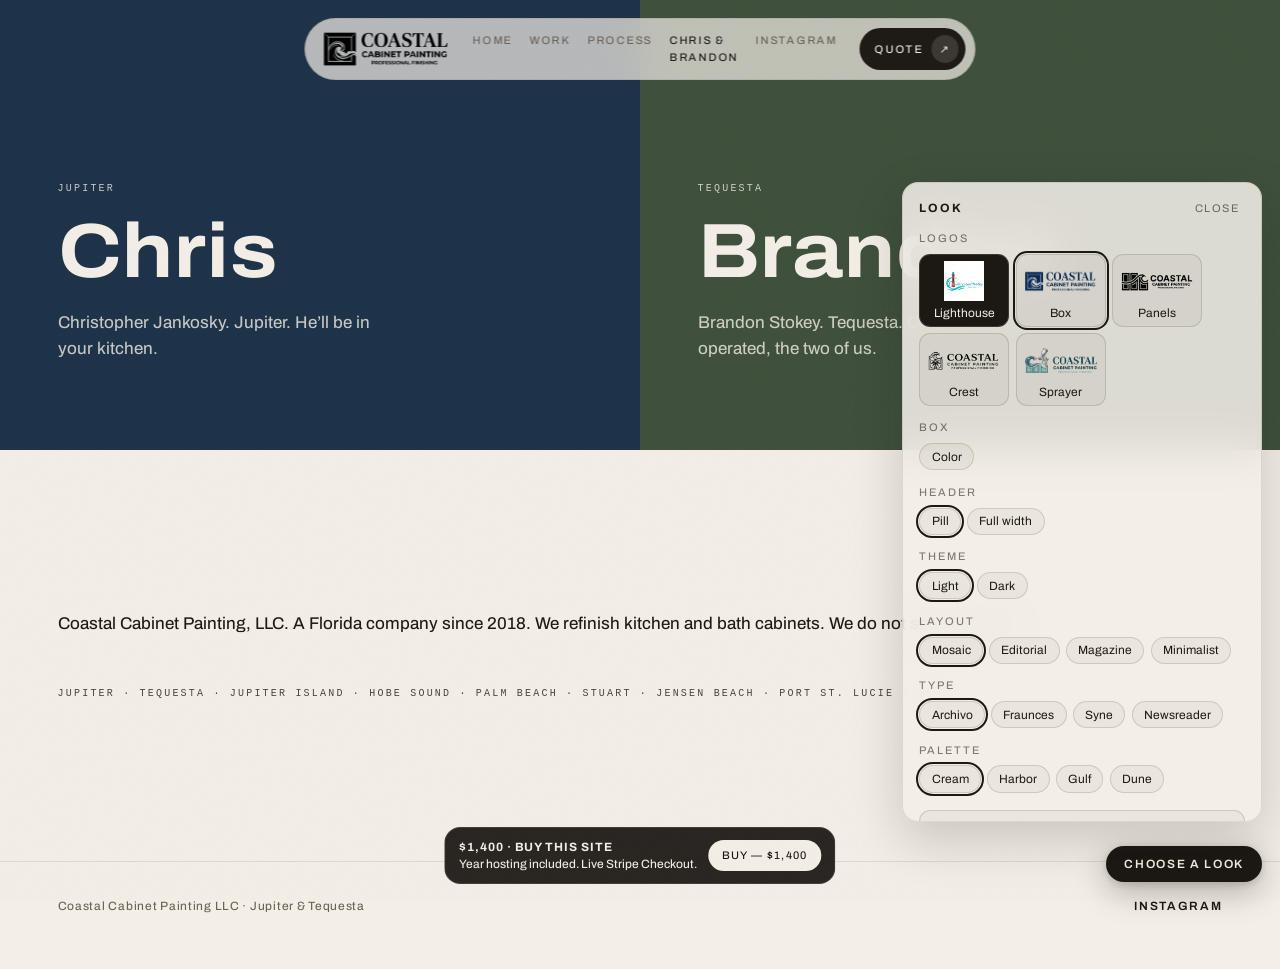
==== about.html @ bf01fac5 "Wire live Stripe Payment Links on Buy CTAs Package A/B (or Coastal $1400) open buy.stripe.com; add t" ====
<!doctype html>
<html lang="en">
<head>
  <meta charset="utf-8">
  <meta name="viewport" content="width=device-width, initial-scale=1">
  <title>Chris &amp; Brandon — Coastal Cabinet Painting</title>
  <link rel="icon" href="assets/icon.png">
  <link rel="stylesheet" href="styles.css">
</head>
<body>
  <nav class="nav">
    <a class="mark" href="index.html"><img src="assets/mark.svg" alt="">Coastal Cabinet Painting</a>
    <div class="nav-links">
      <a href="index.html">Home</a>
      <a href="work.html">Work</a>
      <a href="process.html">Process</a>
      <a href="about.html" aria-current="page">Chris &amp; Brandon</a>
      <a href="https://www.instagram.com/coastalcabinetpainting/" target="_blank" rel="noopener">Instagram</a>
    </div>
    <a class="nav-cta" href="contact.html">Quote <span>↗</span></a>
  </nav>

  <div class="names">
    <article>
      <div class="eyebrow">Jupiter</div>
      <h2>Chris</h2>
      <p>Christopher Jankosky. Jupiter. He’ll be in your kitchen.</p>
    </article>
    <article>
      <div class="eyebrow">Tequesta</div>
      <h2>Brandon</h2>
      <p>Brandon Stokey. Tequesta. Owner-operated, the two of us.</p>
    </article>
  </div>

  <section class="band">
    <p>Coastal Cabinet Painting, LLC. A Florida company since 2018. We refinish kitchen and bath cabinets. We do not sell a remodel.</p>
    <p class="eyebrow" style="margin-top:2rem">Jupiter · Tequesta · Jupiter Island · Hobe Sound · Palm Beach · Stuart · Jensen Beach · Port St. Lucie · Boca</p>
  </section>

      <footer class="site">
    <span>Coastal Cabinet Painting LLC · Jupiter &amp; Tequesta</span>
    <span><a href="https://www.instagram.com/coastalcabinetpainting/" target="_blank" rel="noopener">Instagram</a></span>
  </footer>
  <script src="picker.js?v=stripe-buy"></script>

  <aside class="offer" id="buy">
    <p><strong>$1,400 · Buy this site</strong><br>Year hosting included. Live Stripe Checkout.</p>
    <a class="offer-btn" href="https://buy.stripe.com/7sY14n9KA6Kve4UeB26sw07" target="_blank" rel="noopener">Buy — $1,400</a>
  </aside>
</body>
</html>
---- styles.css ----
@import url("https://fonts.googleapis.com/css2?family=Archivo:wdth,wght@100..125,400..800&family=Fraunces:opsz,wght@9..144,400..700&family=Newsreader:opsz,wght@6..72,400..800&family=Syne:wght@400..800&display=swap");

:root {
  --bg: #f3eee6;
  --fg: #1c1814;
  --muted: #6a635a;
  --line: rgba(28, 24, 20, 0.1);
  --accent: #3d4f3a;
  --ondark: #f3eee6;
  --dark: #161310;
  --navy: #1c3147;
  --font: Archivo, sans-serif;
  --ease: cubic-bezier(0.32, 0.72, 0, 1);
  --shell-px: clamp(1.4rem, 4.5vw, 4.5rem);
  --section-y: clamp(5.5rem, 12vw, 9rem);
}
* { box-sizing: border-box; }
html, body { margin: 0; padding: 0; }
html { background: var(--bg); }
body {
  background: var(--bg);
  color: var(--fg);
  font-family: var(--font);
  font-size: 17px;
  line-height: 1.5;
  font-weight: 450;
}
body::after {
  content: "";
  position: fixed; inset: 0;
  pointer-events: none;
  z-index: 40;
  opacity: 0.035;
  background-image: url("data:image/svg+xml,%3Csvg xmlns='http://www.w3.org/2000/svg' width='160' height='160'%3E%3Cfilter id='n'%3E%3CfeTurbulence type='fractalNoise' baseFrequency='.8' numOctaves='4' stitchTiles='stitch'/%3E%3C/filter%3E%3Crect width='100%25' height='100%25' filter='url(%23n)'/%3E%3C/svg%3E");
}
a { color: inherit; }
img { max-width: 100%; display: block; }
.shell {
  width: 100%;
  padding-inline: var(--shell-px);
}
.bleed {
  width: 100vw;
  margin-inline: calc(50% - 50vw);
}

/* island nav */
.nav {
  position: fixed;
  top: 1.15rem;
  left: 50%;
  transform: translateX(-50%);
  z-index: 30;
  display: flex;
  align-items: center;
  gap: 1.4rem;
  padding: 0.55rem 0.55rem 0.55rem 1.15rem;
  border-radius: 999px;
  background: rgba(243, 238, 230, 0.72);
  border: 1px solid rgba(28, 24, 20, 0.08);
  backdrop-filter: blur(16px);
  -webkit-backdrop-filter: blur(16px);
}
.mark {
  display: inline-flex;
  align-items: center;
  gap: 0.55rem;
  font-family: var(--font);
  font-stretch: 112%;
  font-weight: 700;
  font-size: 11px;
  letter-spacing: 0.08em;
  text-transform: uppercase;
  text-decoration: none;
  white-space: normal;
  line-height: 1.15;
  max-width: 11.5rem;
  color: var(--fg);
}
.mark img { width: auto; height: 22px; max-height: 22px; max-width: 44px; object-fit: contain; }

.mark.mark-wordmark { font-size: 0; gap: 0; max-width: 16rem; }
.mark.mark-wordmark img { height: 40px; width: auto; max-width: 16rem; max-height: none; object-fit: contain; }

html[data-nav="bar"] .nav {
  left: 0;
  right: 0;
  top: 0;
  transform: none;
  width: 100%;
  border-radius: 0;
  justify-content: space-between;
  padding-inline: var(--shell-px);
}

.nav-links { display: flex; gap: 1.05rem; }
.nav-links a {
  font-size: 11px;
  letter-spacing: 0.16em;
  text-transform: uppercase;
  text-decoration: none;
  color: var(--muted);
  transition: color 0.5s var(--ease);
}
.nav-links a[aria-current="page"], .nav-links a:hover { color: var(--fg); }
.nav-cta {
  display: inline-flex;
  align-items: center;
  gap: 0.55rem;
  padding: 0.45rem 0.45rem 0.45rem 0.95rem;
  border-radius: 999px;
  background: var(--fg);
  color: var(--ondark);
  text-decoration: none;
  font-family: var(--font);
  font-size: 11px;
  letter-spacing: 0.14em;
  text-transform: uppercase;
  transition: transform 0.45s var(--ease);
}
.nav-cta span {
  width: 1.7rem; height: 1.7rem; border-radius: 50%;
  background: rgba(243, 238, 230, 0.14);
  display: grid; place-items: center;
  transition: transform 0.5s var(--ease);
}
.nav-cta:hover { transform: scale(0.98); }
.nav-cta:hover span { transform: translate(2px, -1px) scale(1.05); }

.hero {
  position: relative;
  min-height: 100dvh;
  display: grid;
  align-items: end;
}
.hero img {
  position: absolute; inset: 0;
  width: 100%; height: 100%;
  object-fit: cover;
  z-index: 0;
}
.hero::before {
  content: "";
  position: absolute; inset: 0;
  z-index: 1;
  pointer-events: none;
  background: linear-gradient(
    90deg,
    rgba(22, 19, 16, 0.58) 0%,
    rgba(22, 19, 16, 0.34) 26%,
    rgba(22, 19, 16, 0.1) 48%,
    transparent 64%
  );
}
.hero::after {
  content: "";
  position: absolute; inset: 0;
  z-index: 1;
  pointer-events: none;
  background: linear-gradient(to top, rgba(22, 19, 16, 0.72) 0%, rgba(22, 19, 16, 0.08) 48%, transparent 70%);
}
.hero-copy {
  position: absolute;
  left: 0; right: 0; bottom: 0;
  z-index: 2;
  color: var(--ondark);
  padding: 0 var(--shell-px) 3.4rem;
  max-width: none;
}
.hero-copy h1 { max-width: 11ch; }
.hero-copy .lede { max-width: 36ch; }
.hero-copy h1,
.hero-copy .lede,
.hero-copy .eyebrow {
  text-shadow: 0 2px 28px rgba(22, 19, 16, 0.55), 0 1px 8px rgba(22, 19, 16, 0.4);
}
.eyebrow {
  display: inline-block;
  font-family: ui-monospace, "SF Mono", Menlo, monospace;
  font-size: 10px;
  letter-spacing: 0.22em;
  text-transform: uppercase;
  margin-bottom: 1rem;
  opacity: 0.8;
}
h1 {
  font-family: var(--font);
  font-stretch: 115%;
  font-weight: 700;
  font-size: clamp(3.2rem, 8.4vw, 7.4rem);
  letter-spacing: 0.01em;
  line-height: 0.92;
  margin: 0 0 1.1rem;
}
.lede { margin: 0 0 1.8rem; font-size: 1.15rem; max-width: 34ch; opacity: 0.88; }
.cta {
  display: inline-flex;
  align-items: center;
  gap: 0.65rem;
  padding: 0.7rem 0.55rem 0.7rem 1.2rem;
  border-radius: 999px;
  background: var(--ondark);
  color: var(--fg);
  text-decoration: none;
  font-family: var(--font);
  font-size: 12px;
  letter-spacing: 0.14em;
  text-transform: uppercase;
  font-weight: 600;
  transition: transform 0.45s var(--ease);
}
.cta i {
  width: 2rem; height: 2rem; border-radius: 50%;
  background: rgba(28, 24, 20, 0.08);
  display: grid; place-items: center;
  font-style: normal;
  transition: transform 0.5s var(--ease);
}
.cta:hover { transform: scale(0.98); }
.cta:hover i { transform: translate(2px, -1px); }

.band {
  padding-block: var(--section-y);
  padding-inline: var(--shell-px);
}
.band.dark {
  background: var(--dark);
  color: var(--ondark);
  position: relative;
  overflow: hidden;
}
.band.dark::before {
  content: "";
  position: absolute;
  inset: 0;
  background: url("assets/door-texture.jpg") center/cover no-repeat;
  opacity: 0.28;
  transform: scale(1.04);
}
.band.dark > * { position: relative; z-index: 1; }
.pull {
  font-stretch: 112%;
  font-weight: 600;
  font-size: clamp(1.8rem, 4.2vw, 3.4rem);
  line-height: 1.12;
  max-width: 18ch;
  margin: 0;
}
.pull cite {
  display: block;
  margin-top: 1.4rem;
  font-style: normal;
  font-family: ui-monospace, Menlo, monospace;
  font-size: 11px;
  letter-spacing: 0.18em;
  text-transform: uppercase;
  opacity: 0.55;
  font-weight: 400;
}

.gallery {
  display: grid;
  grid-template-columns: 1.4fr 1fr;
  gap: 0;
}
.gallery a, .gallery figure { margin: 0; position: relative; overflow: hidden; }
.gallery img {
  width: 100%;
  height: 72vh;
  min-height: 420px;
  object-fit: cover;
  object-position: center 70%;
  transform: scale(1.02);
  transition: transform 0.9s var(--ease);
}
.hero img { object-position: center 46%; }
.gallery a:hover img { transform: scale(1.06); }
.gallery figcaption, .gallery .cap {
  position: absolute;
  left: 1.2rem; bottom: 1.2rem;
  color: #f3eee6;
  font-family: ui-monospace, Menlo, monospace;
  font-size: 10px;
  letter-spacing: 0.18em;
  text-transform: uppercase;
  text-shadow: 0 1px 8px rgba(0,0,0,.4);
}

.bezel {
  background: rgba(28, 24, 20, 0.04);
  border: 1px solid var(--line);
  padding: 6px;
  border-radius: 1.6rem;
}
.bezel > * {
  border-radius: calc(1.6rem - 6px);
  overflow: hidden;
}

.split {
  display: grid;
  grid-template-columns: 0.9fr 1.1fr;
  gap: 4rem;
  align-items: center;
  padding-block: var(--section-y);
  padding-inline: var(--shell-px);
}
.split img { width: 100%; height: 70vh; object-fit: cover; }
.split p { max-width: 42ch; color: var(--muted); }
h2 {
  font-family: var(--font);
  font-stretch: 112%;
  font-weight: 700;
  font-size: clamp(2rem, 4vw, 3.2rem);
  letter-spacing: 0.01em;
  line-height: 1.05;
  margin: 0 0 1rem;
}

.steps {
  display: grid;
  grid-template-columns: 1fr 1fr;
  gap: 0;
  border-top: 1px solid var(--line);
}
.step {
  padding: 2.4rem var(--shell-px);
  border-bottom: 1px solid var(--line);
}
.step:nth-child(odd) { border-right: 1px solid var(--line); }
.step em {
  font-style: normal;
  font-family: ui-monospace, Menlo, monospace;
  font-size: 11px;
  letter-spacing: 0.2em;
  text-transform: uppercase;
  color: var(--accent);
}
.step h3 {
  font-stretch: 112%;
  font-size: clamp(1.6rem, 3vw, 2.4rem);
  margin: 0.6rem 0 0.7rem;
  font-weight: 700;
}
.step p { margin: 0; color: var(--muted); max-width: 36ch; }

.names {
  display: grid;
  grid-template-columns: 1fr 1fr;
  min-height: 50vh;
}
.names article {
  padding: 4.5rem var(--shell-px);
  display: flex;
  flex-direction: column;
  justify-content: flex-end;
}
.names article:first-child { background: var(--navy); color: var(--ondark); }
.names article:last-child { background: var(--accent); color: var(--ondark); }
.names h2 { font-size: clamp(2.4rem, 6vw, 5rem); margin: 0; }
.names p { opacity: 0.8; max-width: 32ch; }

.phone {
  font-stretch: 112%;
  font-weight: 700;
  font-size: clamp(2.2rem, 6vw, 4.6rem);
  letter-spacing: -0.02em;
  text-decoration: none;
  display: block;
  line-height: 1.05;
  margin: 0.4rem 0;
}
.page-hero {
  padding: calc(7rem + 2vw) var(--shell-px) 3rem;
}
.page-hero h1 { max-width: 12ch; }

footer.site {
  padding: 2.2rem var(--shell-px) 3.4rem;
  display: flex;
  justify-content: space-between;
  gap: 1rem;
  flex-wrap: wrap;
  font-size: 12px;
  letter-spacing: 0.06em;
  color: var(--muted);
  border-top: 1px solid var(--line);
}
footer.site a {
  color: var(--fg);
  text-decoration: none;
  letter-spacing: 0.14em;
  text-transform: uppercase;
  font-weight: 600;
}
footer.site a:hover { opacity: 0.6; }

.reveal {
  opacity: 0;
  transform: translateY(28px);
  animation: up 0.9s var(--ease) forwards;
}
@keyframes up { to { opacity: 1; transform: none; } }

@media (max-width: 768px) {
  .nav { width: calc(100% - 1.6rem); flex-wrap: wrap; justify-content: space-between; }
  .nav-links { flex-wrap: wrap; gap: 0.7rem; }
  .gallery, .split, .steps, .names { grid-template-columns: 1fr; }
  .gallery img, .split img { height: 52vh; min-height: 280px; }
  .step:nth-child(odd) { border-right: 0; }
  .hero-copy { padding-bottom: 3rem; }
}

/* look: tokens, layouts, picker */
:root {
  --font: Archivo, sans-serif;
  --p-bg: #f3eee6;
  --p-fg: #1c1814;
  --p-muted: #6a635a;
  --p-line: rgba(28, 24, 20, 0.1);
  --p-accent: #3d4f3a;
  --p-ondark: #f3eee6;
  --p-dark: #161310;
  --p-navy: #1c3147;
}
html[data-palette="cream"], html:not([data-palette]) {
  --p-bg: #f3eee6;
  --p-fg: #1c1814;
  --p-muted: #6a635a;
  --p-line: rgba(28, 24, 20, 0.1);
  --p-accent: #3d4f3a;
  --p-ondark: #f3eee6;
  --p-dark: #161310;
  --p-navy: #1c3147;
}
html[data-palette="harbor"] {
  --p-bg: #e8e4d9;
  --p-fg: #14202b;
  --p-muted: #5b6670;
  --p-line: rgba(20, 32, 43, 0.12);
  --p-accent: #1c3147;
  --p-ondark: #e8e4d9;
  --p-dark: #0f1a24;
  --p-navy: #1c3147;
}
html[data-palette="gulf"] {
  --p-bg: #f4efe6;
  --p-fg: #2a241c;
  --p-muted: #6e675c;
  --p-line: rgba(42, 36, 28, 0.12);
  --p-accent: #5c6b4a;
  --p-ondark: #f4efe6;
  --p-dark: #1e1a14;
  --p-navy: #3d4f3a;
}
html[data-palette="dune"] {
  --p-bg: #eceae6;
  --p-fg: #1a1a1a;
  --p-muted: #6a6a6a;
  --p-line: rgba(26, 26, 26, 0.12);
  --p-accent: #5a6e78;
  --p-ondark: #eceae6;
  --p-dark: #121212;
  --p-navy: #2c3a42;
}
html[data-palette] {
  --bg: var(--p-bg);
  --fg: var(--p-fg);
  --muted: var(--p-muted);
  --line: var(--p-line);
  --accent: var(--p-accent);
  --ondark: var(--p-ondark);
  --dark: var(--p-dark);
  --navy: var(--p-navy);
}
html[data-theme="dark"] {
  --bg: var(--p-dark);
  --fg: var(--p-ondark);
  --muted: color-mix(in srgb, var(--p-ondark) 62%, var(--p-dark));
  --line: color-mix(in srgb, var(--p-ondark) 16%, transparent);
  --ondark: var(--p-ondark);
  --dark: var(--p-dark);
  --accent: var(--p-accent);
  --navy: var(--p-navy);
}
html[data-font="archivo"], html:not([data-font]) { --font: Archivo, "Helvetica Neue", sans-serif; }
html[data-font="fraunces"] { --font: Fraunces, "Iowan Old Style", Georgia, serif; }
html[data-font="syne"] { --font: Syne, "Avenir Next", sans-serif; }
html[data-font="newsreader"] { --font: Newsreader, "Iowan Old Style", Georgia, serif; }

html[data-theme="dark"] .nav {
  background: color-mix(in srgb, var(--p-dark) 72%, transparent);
  border-color: var(--line);
}
html[data-palette]:not([data-palette="cream"]) .nav {
  background: color-mix(in srgb, var(--bg) 72%, transparent);
  border-color: var(--line);
}
html[data-theme="dark"] .nav-cta {
  background: var(--fg);
  color: var(--bg);
}
html[data-theme="dark"] .nav-cta span {
  background: color-mix(in srgb, var(--bg) 16%, transparent);
}
html[data-theme="dark"] .cta {
  color: var(--p-dark);
}
html[data-theme="dark"] .cta i {
  background: color-mix(in srgb, var(--p-dark) 10%, transparent);
}

/* editorial */
html[data-layout="editorial"] {
  --section-y: clamp(7rem, 16vw, 11rem);
  --shell-px: clamp(1.8rem, 7vw, 6.5rem);
}
html[data-layout="editorial"] body { font-size: 18px; line-height: 1.6; }
html[data-layout="editorial"] .hero-copy {
  max-width: 28rem;
  right: auto;
  padding-bottom: 4.2rem;
}
html[data-layout="editorial"][data-nav="bar"] .hero-copy {
  top: 4.75rem;
  bottom: 0;
  max-height: none;
  padding-top: 0.9rem;
  display: flex;
  flex-direction: column;
}
html[data-layout="editorial"][data-nav="bar"] .hero-copy .cta {
  margin-top: auto;
}
html[data-layout="editorial"] .hero-copy h1,
html[data-layout="editorial"] .hero-copy .lede { max-width: none; }
html[data-layout="editorial"] .gallery {
  grid-template-columns: 1fr 1fr;
  gap: 1.25rem;
  padding: 0 var(--shell-px);
  width: auto;
  margin-inline: 0;
}
html[data-layout="editorial"] .gallery img {
  height: 56vh;
  min-height: 320px;
}
html[data-layout="editorial"] .split {
  gap: 5.5rem;
}
html[data-layout="editorial"] .split p,
html[data-layout="editorial"] .step p { max-width: 38ch; }
html[data-layout="editorial"] .page-hero { padding-top: calc(8.5rem + 2vw); }
html[data-layout="editorial"] .steps { gap: 0; }
html[data-layout="editorial"] .step { padding-block: 3.2rem; }

/* magazine */
html[data-layout="magazine"] body { font-size: 16px; }
html[data-layout="magazine"] h1 {
  font-size: clamp(3.8rem, 10vw, 9rem);
}
html[data-layout="magazine"] .hero-copy { padding-bottom: 2.4rem; }
html[data-layout="magazine"] .gallery {
  grid-template-columns: 1fr 1fr 1fr;
  gap: 4px;
}
html[data-layout="magazine"] .gallery img {
  height: 48vh;
  min-height: 280px;
}
html[data-layout="magazine"] .split {
  display: grid;
  grid-template-columns: 1fr;
  gap: 0;
  padding: 0;
  position: relative;
}
html[data-layout="magazine"] .split .bezel {
  background: none;
  border: 0;
  padding: 0;
  border-radius: 0;
}
html[data-layout="magazine"] .split .bezel > * { border-radius: 0; }
html[data-layout="magazine"] .split img {
  height: 88vh;
  width: 100%;
}
html[data-layout="magazine"] .split > div:last-child {
  position: absolute;
  left: 0; right: 0; bottom: 0;
  z-index: 2;
  padding: 3rem var(--shell-px);
  color: var(--ondark);
  background: linear-gradient(to top, rgba(22, 19, 16, 0.72), transparent);
  max-width: none;
}
html[data-layout="magazine"] .split > div:last-child p { color: var(--ondark); opacity: 0.88; }
html[data-layout="magazine"] .split > div:last-child .cta {
  background: var(--ondark);
  color: var(--p-fg);
}
html[data-layout="magazine"] .page-hero { padding-bottom: 1.4rem; }
html[data-layout="magazine"] .band { padding-block: clamp(3.5rem, 8vw, 6rem); }
html[data-layout="magazine"] .steps { grid-template-columns: 1fr 1fr 1fr 1fr; }
html[data-layout="magazine"] .step { padding: 1.6rem 1.4rem; }
html[data-layout="magazine"] .step:nth-child(odd) { border-right: 1px solid var(--line); }

/* minimalist */
html[data-layout="minimalist"] {
  --section-y: clamp(3.5rem, 8vw, 5.5rem);
}
html[data-layout="minimalist"] body { font-size: 16px; }
html[data-layout="minimalist"] h1 { font-size: clamp(2.4rem, 6vw, 4.6rem); letter-spacing: 0; }
html[data-layout="minimalist"] h2 { font-size: clamp(1.5rem, 3vw, 2.2rem); }
html[data-layout="minimalist"] .nav {
  background: var(--bg);
  border-color: var(--line);
  backdrop-filter: none;
  -webkit-backdrop-filter: none;
  box-shadow: none;
}
html[data-layout="minimalist"] .nav-cta { border-radius: 0.35rem; }
html[data-layout="minimalist"] .cta { border-radius: 0.35rem; }
html[data-layout="minimalist"] .bezel {
  border-radius: 0.4rem;
  padding: 4px;
}
html[data-layout="minimalist"] .bezel > * { border-radius: 0.28rem; }
html[data-layout="minimalist"] .gallery {
  display: flex;
  flex-direction: column;
  gap: 2.4rem;
  max-width: 720px;
  margin: 0 auto;
  padding: 0 1.4rem 3rem;
  width: auto;
}
html[data-layout="minimalist"] .gallery img {
  height: auto;
  min-height: 0;
  max-height: 72vh;
  transform: none;
}
html[data-layout="minimalist"] .gallery a:hover img { transform: none; }
html[data-layout="minimalist"] .gallery figcaption,
html[data-layout="minimalist"] .gallery .cap {
  position: static;
  display: block;
  margin-top: 0.7rem;
  color: var(--muted);
  text-shadow: none;
  left: auto; bottom: auto;
}
html[data-layout="minimalist"] .hero { min-height: 86dvh; }
html[data-layout="minimalist"] .page-hero { padding-top: calc(5.5rem + 2vw); }

@media (max-width: 768px) {
  html[data-layout="editorial"] .gallery,
  html[data-layout="magazine"] .gallery,
  html[data-layout="magazine"] .steps { grid-template-columns: 1fr; }
  html[data-layout="magazine"] .step:nth-child(odd) { border-right: 0; }
  html[data-layout="minimalist"][data-nav="bar"] .nav { width: 100%; }
}

/* header width: pill vs full. Wins over layout. */
html[data-nav="pill"] .nav {
  top: 1.15rem;
  left: 50%;
  right: auto;
  transform: translateX(-50%);
  width: auto;
  max-width: calc(100% - 1.6rem);
  border-radius: 999px;
  justify-content: flex-start;
  padding: 0.55rem 0.55rem 0.55rem 1.15rem;
}
html[data-nav="bar"] .nav {
  left: 0;
  right: 0;
  top: 0;
  transform: none;
  width: 100%;
  max-width: none;
  border-radius: 0;
  justify-content: space-between;
  padding-inline: var(--shell-px);
}

/* picker */
.look-picker {
  position: fixed;
  right: 1.1rem;
  bottom: 1.1rem;
  z-index: 60;
  font-family: Archivo, sans-serif;
  color: var(--p-fg);
}
.look-toggle {
  appearance: none;
  border: 0;
  background: var(--p-fg);
  color: var(--p-ondark);
  border-radius: 999px;
  padding: 0.7rem 1.15rem;
  font-family: Archivo, sans-serif;
  font-size: 12px;
  letter-spacing: 0.14em;
  text-transform: uppercase;
  font-weight: 600;
  cursor: pointer;
  box-shadow: 0 10px 32px rgba(22, 19, 16, 0.28), 0 2px 8px rgba(22, 19, 16, 0.16);
}
html[data-theme="dark"] .look-toggle {
  background: var(--p-ondark);
  color: var(--p-fg);
  box-shadow: 0 10px 32px rgba(0, 0, 0, 0.45), 0 2px 8px rgba(0, 0, 0, 0.28);
}
.look-panel {
  position: absolute;
  right: 0;
  bottom: 3.8rem;
  width: min(22.5rem, calc(100vw - 2rem));
  max-height: min(78vh, 40rem);
  overflow: auto;
  background: color-mix(in srgb, var(--p-bg) 88%, transparent);
  color: var(--p-fg);
  border: 1px solid color-mix(in srgb, var(--p-fg) 10%, transparent);
  border-radius: 1rem;
  padding: 1rem 1rem 1.1rem;
  backdrop-filter: blur(20px);
  -webkit-backdrop-filter: blur(20px);
  box-shadow: 0 18px 50px rgba(22, 19, 16, 0.18);
}
html[data-theme="dark"] .look-panel {
  background: color-mix(in srgb, var(--p-dark) 88%, transparent);
  color: var(--p-ondark);
  border-color: color-mix(in srgb, var(--p-ondark) 12%, transparent);
}
.look-head {
  display: flex;
  align-items: center;
  justify-content: space-between;
  margin-bottom: 0.85rem;
}
.look-title {
  font-size: 12px;
  font-weight: 700;
  letter-spacing: 0.16em;
  text-transform: uppercase;
}
.look-close {
  appearance: none;
  border: 0;
  background: transparent;
  color: inherit;
  font-family: Archivo, sans-serif;
  font-size: 11px;
  letter-spacing: 0.14em;
  text-transform: uppercase;
  cursor: pointer;
  opacity: 0.6;
}
.look-section { margin-bottom: 0.85rem; }
.look-label {
  font-size: 11px;
  letter-spacing: 0.18em;
  text-transform: uppercase;
  opacity: 0.55;
  margin-bottom: 0.45rem;
  font-family: Archivo, sans-serif;
}
.look-row {
  display: flex;
  flex-wrap: wrap;
  gap: 0.4rem;
}
.look-chip,
.look-logo,
.look-reset {
  appearance: none;
  font-family: Archivo, sans-serif;
  cursor: pointer;
  border: 1px solid color-mix(in srgb, currentColor 14%, transparent);
  background: color-mix(in srgb, currentColor 4%, transparent);
  color: inherit;
}
.look-chip {
  border-radius: 999px;
  padding: 0.35rem 0.7rem;
  font-size: 12px;
}
.look-logo {
  border-radius: 0.7rem;
  padding: 0.4rem 0.5rem 0.35rem;
  display: flex;
  flex-direction: column;
  align-items: center;
  gap: 0.3rem;
  min-width: 4.4rem;
  font-size: 12px;
}
.look-logo img {
  width: 72px;
  height: 40px;
  object-fit: contain;
}
.look-logo.is-on-dark,
.look-logo.look-logo-on-dark {
  background: #1c1814;
  color: #f3eee6;
}
.look-chip.is-disabled {
  opacity: 0.35;
  pointer-events: none;
}
.look-chip.is-active,
.look-logo.is-active {
  outline: 2px solid var(--p-fg);
  outline-offset: 1px;
}
html[data-theme="dark"] .look-chip.is-active,
html[data-theme="dark"] .look-logo.is-active {
  outline-color: var(--p-ondark);
}
.look-reset {
  width: 100%;
  margin-top: 0.25rem;
  border-radius: 0.7rem;
  padding: 0.55rem 0.7rem;
  font-size: 12px;
  letter-spacing: 0.08em;
  text-transform: uppercase;
}
.look-buy {
  display: flex;
  align-items: center;
  justify-content: center;
  width: 100%;
  margin-top: 0.55rem;
  padding: 0.7rem 1.15rem;
  border-radius: 999px;
  background: var(--p-fg);
  color: var(--p-ondark);
  text-decoration: none;
  font-family: Archivo, sans-serif;
  font-size: 12px;
  letter-spacing: 0.14em;
  text-transform: uppercase;
  font-weight: 600;
  box-shadow: 0 8px 24px rgba(22, 19, 16, 0.2);
}
html[data-theme="dark"] .look-buy {
  background: var(--p-ondark);
  color: var(--p-fg);
}
.look-buy-note {
  margin: 0.55rem 0 0;
  font-size: 11px;
  line-height: 1.4;
  letter-spacing: 0.02em;
  opacity: 0.55;
  text-align: center;
}
@media (max-width: 768px) {
  .look-picker {
    right: 0;
    left: 0;
    bottom: 0;
    display: flex;
    flex-direction: column;
    align-items: flex-end;
  }
  .look-toggle {
    margin: 0 1rem 1rem auto;
  }
  .look-picker.is-open .look-toggle { margin-bottom: 0.6rem; }
  .look-panel {
    position: relative;
    right: auto;
    bottom: auto;
    width: 100%;
    max-height: min(70vh, 36rem);
    border-radius: 1rem 1rem 0 0;
    order: -1;
  }
}


.offer {
  position: fixed; bottom: 1rem; left: 50%; transform: translateX(-50%);
  z-index: 28; display: flex; flex-wrap: wrap; gap: 0.7rem; align-items: center;
  max-width: min(92vw, 42rem); padding: 0.7rem 0.85rem;
  border-radius: 1rem; background: rgba(22,19,16,0.92); color: #f3eee6;
  border: 1px solid rgba(243,238,230,0.12);
}
.offer p { margin: 0; font-size: 12px; line-height: 1.35; max-width: 52ch; }
.offer strong { letter-spacing: 0.08em; text-transform: uppercase; }
.offer-btn {
  display: inline-flex; align-items: center; padding: 0.45rem 0.85rem;
  border-radius: 999px; background: #f3eee6; color: #161310;
  text-decoration: none; font-size: 11px; letter-spacing: 0.12em; text-transform: uppercase;
}
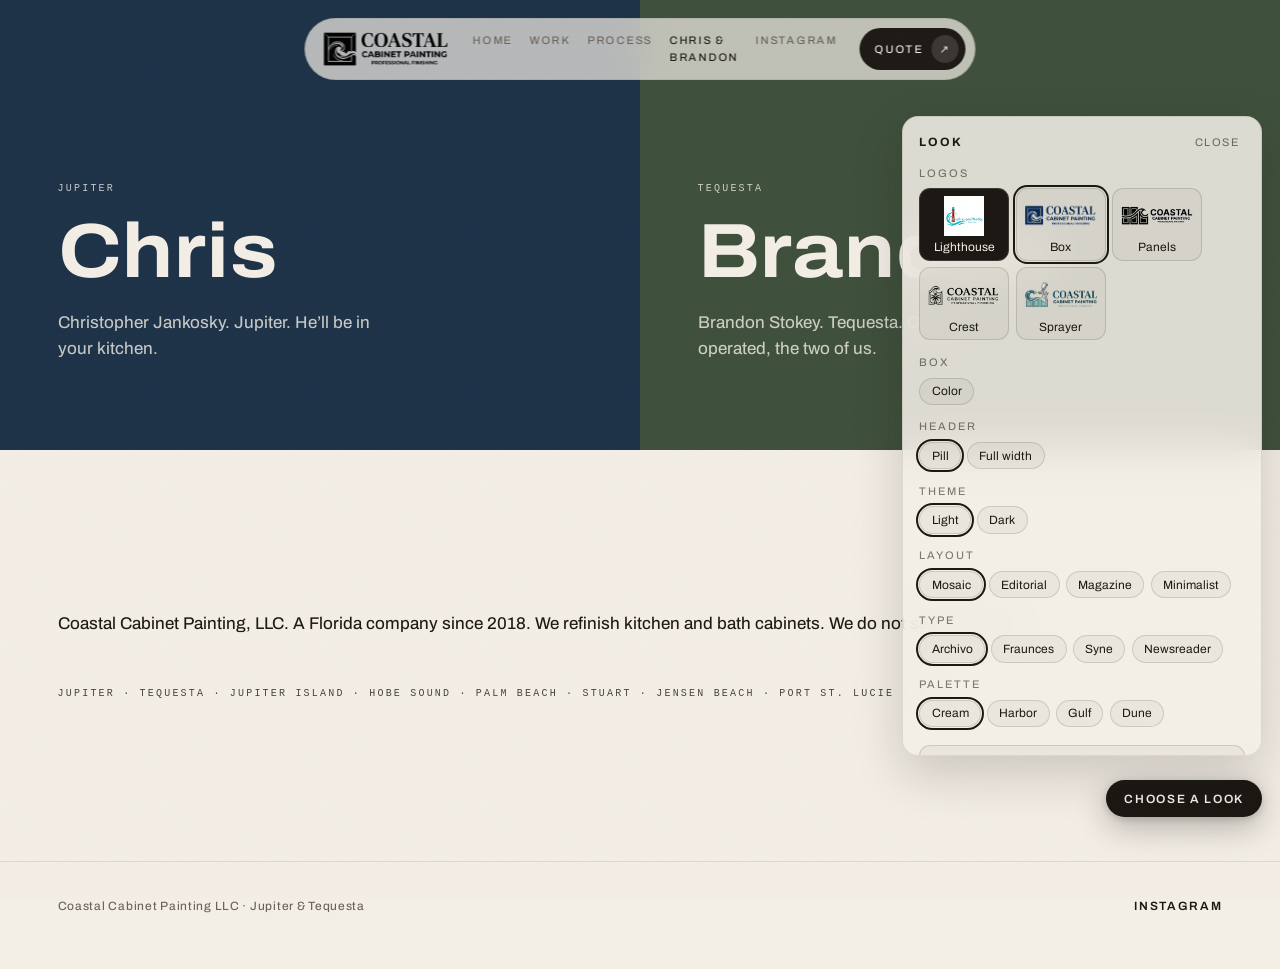
==== commit db1e2084: "Polish demo: sticky call, hide buy on picker, logo FOUC cleanup Mobile thumb tel sticky with Buy ban" ====
--- a/about.html
+++ b/about.html
@@ -9,7 +9,7 @@
 </head>
 <body>
   <nav class="nav">
-    <a class="mark" href="index.html"><img src="assets/mark.svg" alt="">Coastal Cabinet Painting</a>
+    <a class="mark mark-wordmark" href="index.html"><img src="assets/logo-opts/canva-box-dark.png" alt="">Coastal Cabinet Painting</a>
     <div class="nav-links">
       <a href="index.html">Home</a>
       <a href="work.html">Work</a>
@@ -48,5 +48,6 @@
     <p><strong>$1,400 · Buy this site</strong><br>Year hosting included. Live Stripe Checkout.</p>
     <a class="offer-btn" href="https://buy.stripe.com/7sY14n9KA6Kve4UeB26sw07" target="_blank" rel="noopener">Buy — $1,400</a>
   </aside>
+<a class="sticky-call" href="tel:+14076172886"><span class="sticky-call-label">Call Chris &amp; Brandon</span><span class="sticky-call-num">(407) 617-2886</span></a>
 </body>
 </html>
--- a/styles.css
+++ b/styles.css
@@ -901,3 +901,64 @@
   border-radius: 999px; background: #f3eee6; color: #161310;
   text-decoration: none; font-size: 11px; letter-spacing: 0.12em; text-transform: uppercase;
 }
+
+
+/* sticky thumb call — mobile; buy band shifts up */
+.sticky-call { display: none; }
+@media (max-width: 768px) {
+  .sticky-call {
+    display: flex;
+    position: fixed;
+    left: 0; right: 0;
+    bottom: 0;
+    z-index: 40;
+    align-items: center;
+    justify-content: center;
+    gap: 0.7rem;
+    min-height: 3.35rem;
+    padding: 0.75rem 1rem calc(0.75rem + env(safe-area-inset-bottom, 0px));
+    background: #161310;
+    color: #f3eee6;
+    text-decoration: none;
+    font-family: var(--font);
+    font-size: 13px;
+    font-weight: 700;
+    letter-spacing: 0.1em;
+    text-transform: uppercase;
+    border-top: 1px solid rgba(243,238,230,0.14);
+    box-shadow: 0 -8px 28px rgba(22, 19, 16, 0.28);
+  }
+  .sticky-call-num {
+    opacity: 0.88;
+    letter-spacing: 0.02em;
+    text-transform: none;
+    font-variant-numeric: tabular-nums;
+    font-weight: 600;
+  }
+  .offer {
+    bottom: calc(4.1rem + env(safe-area-inset-bottom, 0px));
+  }
+  body:has(.look-picker.is-open) .sticky-call { display: none !important; }
+  body:has(.look-picker.is-open) .offer { display: none; }
+  body { padding-bottom: calc(7.8rem + env(safe-area-inset-bottom, 0px)); }
+}
+
+/* hide buy when look-picker open (desktop + mobile) */
+body:has(.look-picker.is-open) .offer { display: none; }
+.look-picker { bottom: 5.2rem; z-index: 70; }
+@media (max-width: 768px) {
+  .look-picker { bottom: calc(4.1rem + env(safe-area-inset-bottom, 0px)); }
+  body:has(.look-picker.is-open) .look-picker { bottom: 0; }
+}
+
+/* buy chrome polish — Coastal $1400 */
+.offer {
+  gap: 0.85rem;
+  padding: 0.85rem 1rem;
+}
+.offer-btn {
+  padding: 0.6rem 1.1rem;
+  min-height: 2.5rem;
+  font-weight: 700;
+  letter-spacing: 0.12em;
+}
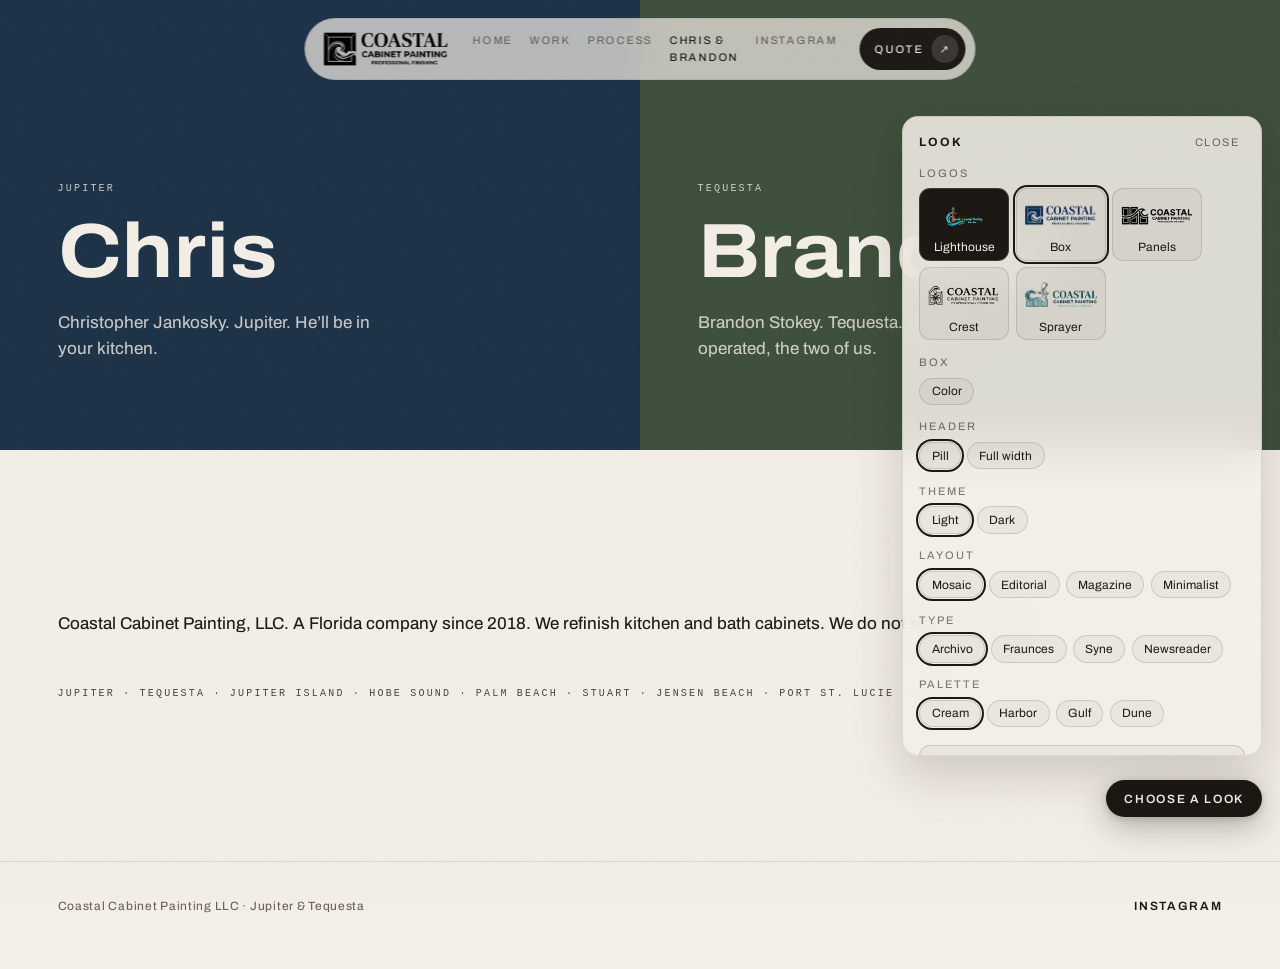
==== commit ae514048: "Polish leftovers: lighthouse alpha plate, align logo filenames to theme keys Knock white plate off f" ====
--- a/about.html
+++ b/about.html
@@ -9,7 +9,7 @@
 </head>
 <body>
   <nav class="nav">
-    <a class="mark mark-wordmark" href="index.html"><img src="assets/logo-opts/canva-box-dark.png" alt="">Coastal Cabinet Painting</a>
+    <a class="mark mark-wordmark" href="index.html"><img src="assets/logo-opts/canva-box-light.png" alt="">Coastal Cabinet Painting</a>
     <div class="nav-links">
       <a href="index.html">Home</a>
       <a href="work.html">Work</a>
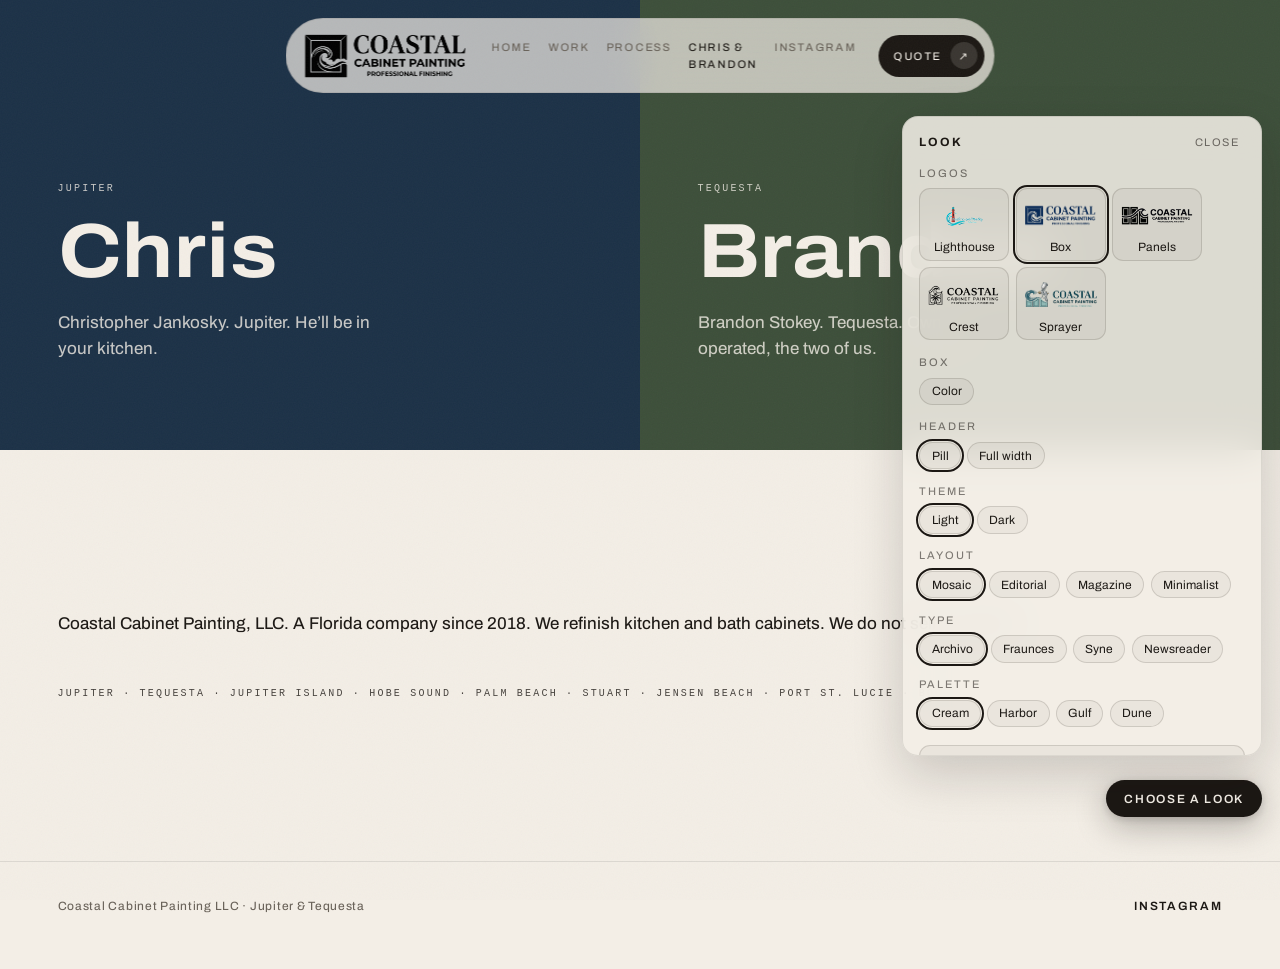
==== commit 6990471a: "Coastal ask: $750 + year hosting, then $20/mo Wire new Payment Link; retire $1,400 Buy copy on offer" ====
--- a/about.html
+++ b/about.html
@@ -45,8 +45,8 @@
   <script src="picker.js?v=stripe-buy"></script>
 
   <aside class="offer" id="buy">
-    <p><strong>$1,400 · Buy this site</strong><br>Year hosting included. Live Stripe Checkout.</p>
-    <a class="offer-btn" href="https://buy.stripe.com/7sY14n9KA6Kve4UeB26sw07" target="_blank" rel="noopener">Buy — $1,400</a>
+    <p><strong>$750 · Buy this site</strong><br>Year hosting included, then $20/mo. Live Stripe Checkout.</p>
+    <a class="offer-btn" href="https://buy.stripe.com/00weVd0a01qb7Gw1Og6sw08" target="_blank" rel="noopener">Buy — $750</a>
   </aside>
 <a class="sticky-call" href="tel:+14076172886"><span class="sticky-call-label">Call Chris &amp; Brandon</span><span class="sticky-call-num">(407) 617-2886</span></a>
 </body>
--- a/styles.css
+++ b/styles.css
@@ -54,7 +54,7 @@
   display: flex;
   align-items: center;
   gap: 1.4rem;
-  padding: 0.55rem 0.55rem 0.55rem 1.15rem;
+  padding: 0.65rem 0.55rem 0.65rem 1.15rem;
   border-radius: 999px;
   background: rgba(243, 238, 230, 0.72);
   border: 1px solid rgba(28, 24, 20, 0.08);
@@ -77,10 +77,31 @@
   max-width: 11.5rem;
   color: var(--fg);
 }
-.mark img { width: auto; height: 22px; max-height: 22px; max-width: 44px; object-fit: contain; }
+.mark img { width: auto; height: 28px; max-height: 28px; max-width: 56px; object-fit: contain; }
 
 .mark.mark-wordmark { font-size: 0; gap: 0; max-width: 16rem; }
-.mark.mark-wordmark img { height: 40px; width: auto; max-width: 16rem; max-height: none; object-fit: contain; }
+.mark.mark-wordmark img {
+  height: 52px; /* was 40px */
+  width: auto;
+  max-width: 16rem;
+  max-height: none;
+  object-fit: contain;
+}
+@media (max-width: 768px) {
+  .mark.mark-wordmark img { height: 44px; }
+}
+
+/* Lighthouse stacked brush lockup — taller than global wordmark */
+.mark.mark-wordmark.mark-logo-lighthouse {
+  max-width: 13rem;
+}
+.mark.mark-wordmark.mark-logo-lighthouse img {
+  height: 64px;
+  max-width: 13rem;
+}
+@media (max-width: 768px) {
+  .mark.mark-wordmark.mark-logo-lighthouse img { height: 56px; }
+}
 
 html[data-nav="bar"] .nav {
   left: 0;
@@ -673,7 +694,7 @@
   max-width: calc(100% - 1.6rem);
   border-radius: 999px;
   justify-content: flex-start;
-  padding: 0.55rem 0.55rem 0.55rem 1.15rem;
+  padding: 0.65rem 0.55rem 0.65rem 1.15rem;
 }
 html[data-nav="bar"] .nav {
   left: 0;
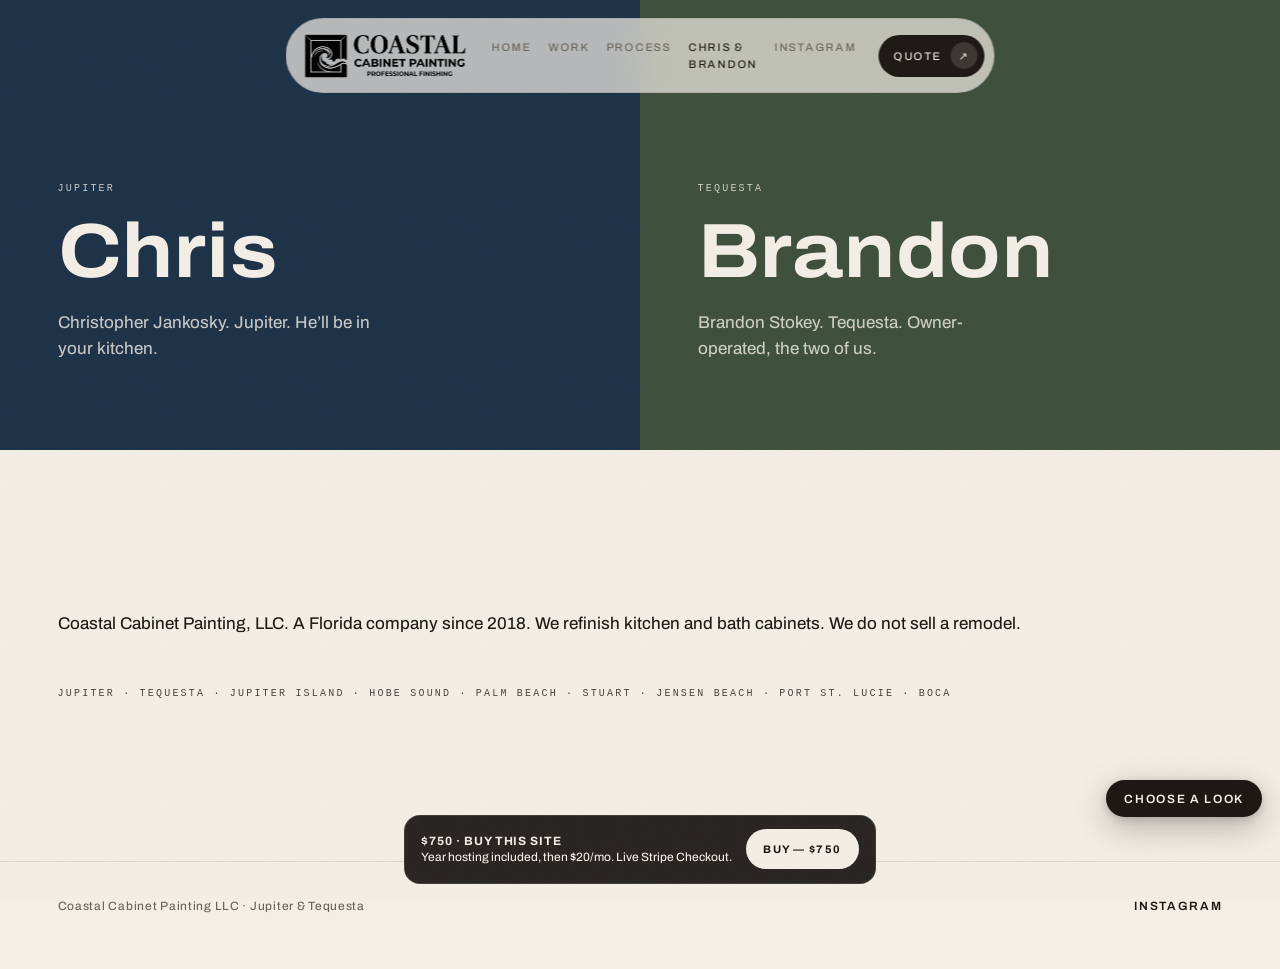
==== commit 944085c4: "fix(pitch): picker default closed + sticky mobile call/estimate" ====
--- a/about.html
+++ b/about.html
@@ -48,6 +48,6 @@
     <p><strong>$750 · Buy this site</strong><br>Year hosting included, then $20/mo. Live Stripe Checkout.</p>
     <a class="offer-btn" href="https://buy.stripe.com/00weVd0a01qb7Gw1Og6sw08" target="_blank" rel="noopener">Buy — $750</a>
   </aside>
-<a class="sticky-call" href="tel:+14076172886"><span class="sticky-call-label">Call Chris &amp; Brandon</span><span class="sticky-call-num">(407) 617-2886</span></a>
+<div class="sticky-bar quote-primary"><a class="sticky-estimate" href="contact.html"><span>Quote</span></a><a class="sticky-call-btn" href="tel:+14076172886"><span class="sticky-call-label">Call Chris &amp; Brandon</span><span class="sticky-call-num">(407) 617-2886</span></a></div>
 </body>
 </html>
--- a/styles.css
+++ b/styles.css
@@ -983,3 +983,71 @@
   font-weight: 700;
   letter-spacing: 0.12em;
 }
+
+
+/* sticky mobile dual CTA — call + estimate */
+.sticky-call { display: none; }
+.sticky-bar { display: none; }
+@media (max-width: 768px) {
+  .sticky-bar {
+    display: flex;
+    position: fixed;
+    left: 0; right: 0;
+    bottom: 0;
+    z-index: 40;
+    align-items: stretch;
+    min-height: 3.35rem;
+    padding-bottom: env(safe-area-inset-bottom, 0px);
+    background: #161310;
+    color: #f3eee6;
+    border-top: 1px solid rgba(243,238,230,0.14);
+    box-shadow: 0 -8px 28px rgba(22, 19, 16, 0.28);
+    font-family: var(--font);
+  }
+  .sticky-bar a {
+    flex: 1;
+    display: flex;
+    align-items: center;
+    justify-content: center;
+    gap: 0.55rem;
+    padding: 0.75rem 0.7rem;
+    text-decoration: none;
+    color: inherit;
+    font-size: 12px;
+    font-weight: 700;
+    letter-spacing: 0.1em;
+    text-transform: uppercase;
+  }
+  .sticky-bar .sticky-estimate { flex: 1; }
+  .sticky-bar .sticky-call-btn {
+    flex: 1.15;
+    background: #c4a574;
+    color: #161310;
+    border-left: 1px solid rgba(243,238,230,0.16);
+  }
+  .sticky-bar.quote-primary .sticky-estimate {
+    flex: 1.15;
+    background: #c4a574;
+    color: #161310;
+  }
+  .sticky-bar.quote-primary .sticky-call-btn {
+    flex: 1;
+    background: transparent;
+    color: #f3eee6;
+    border-left: 1px solid rgba(243,238,230,0.16);
+  }
+  .sticky-call-num {
+    opacity: 0.88;
+    letter-spacing: 0.02em;
+    text-transform: none;
+    font-variant-numeric: tabular-nums;
+    font-weight: 600;
+  }
+  .offer {
+    bottom: calc(4.1rem + env(safe-area-inset-bottom, 0px));
+  }
+  body:has(.look-picker.is-open) .sticky-bar { display: none !important; }
+  body:has(.look-picker.is-open) .offer { display: none; }
+  body { padding-bottom: calc(7.8rem + env(safe-area-inset-bottom, 0px)); }
+}
+body:has(.look-picker.is-open) .offer { display: none; }
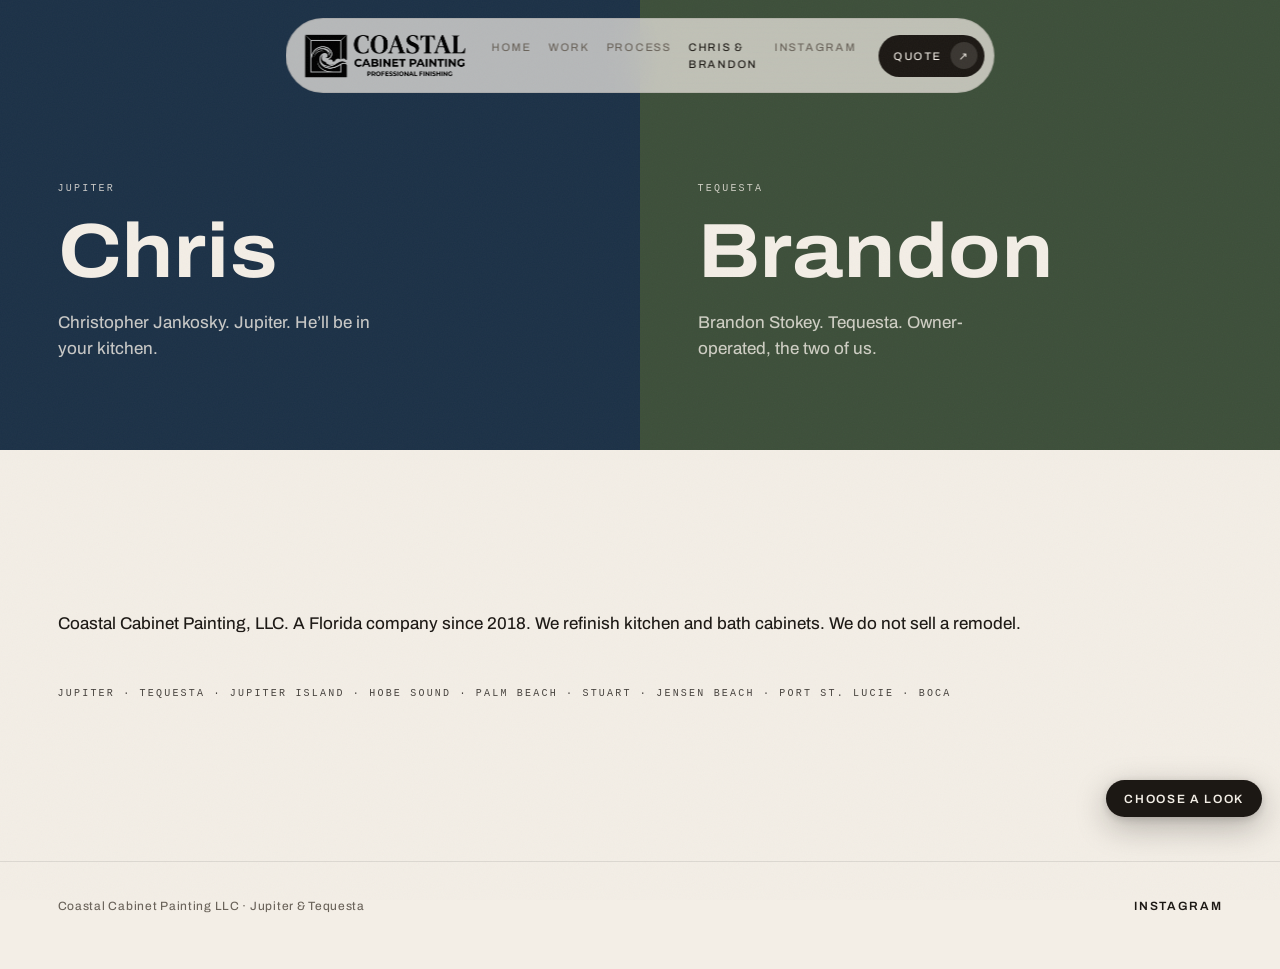
==== commit 4593f005: "fix(pitch): remove Stripe buy links and on-site pricing Pricing now flexes per deal; the rep sends t" ====
--- a/about.html
+++ b/about.html
@@ -42,12 +42,8 @@
     <span>Coastal Cabinet Painting LLC · Jupiter &amp; Tequesta</span>
     <span><a href="https://www.instagram.com/coastalcabinetpainting/" target="_blank" rel="noopener">Instagram</a></span>
   </footer>
-  <script src="picker.js?v=stripe-buy"></script>
+  <script src="picker.js?v=no-buy"></script>
 
-  <aside class="offer" id="buy">
-    <p><strong>$750 · Buy this site</strong><br>Year hosting included, then $20/mo. Live Stripe Checkout.</p>
-    <a class="offer-btn" href="https://buy.stripe.com/00weVd0a01qb7Gw1Og6sw08" target="_blank" rel="noopener">Buy — $750</a>
-  </aside>
 <div class="sticky-bar quote-primary"><a class="sticky-estimate" href="contact.html"><span>Quote</span></a><a class="sticky-call-btn" href="tel:+14076172886"><span class="sticky-call-label">Call Chris &amp; Brandon</span><span class="sticky-call-num">(407) 617-2886</span></a></div>
 </body>
 </html>
